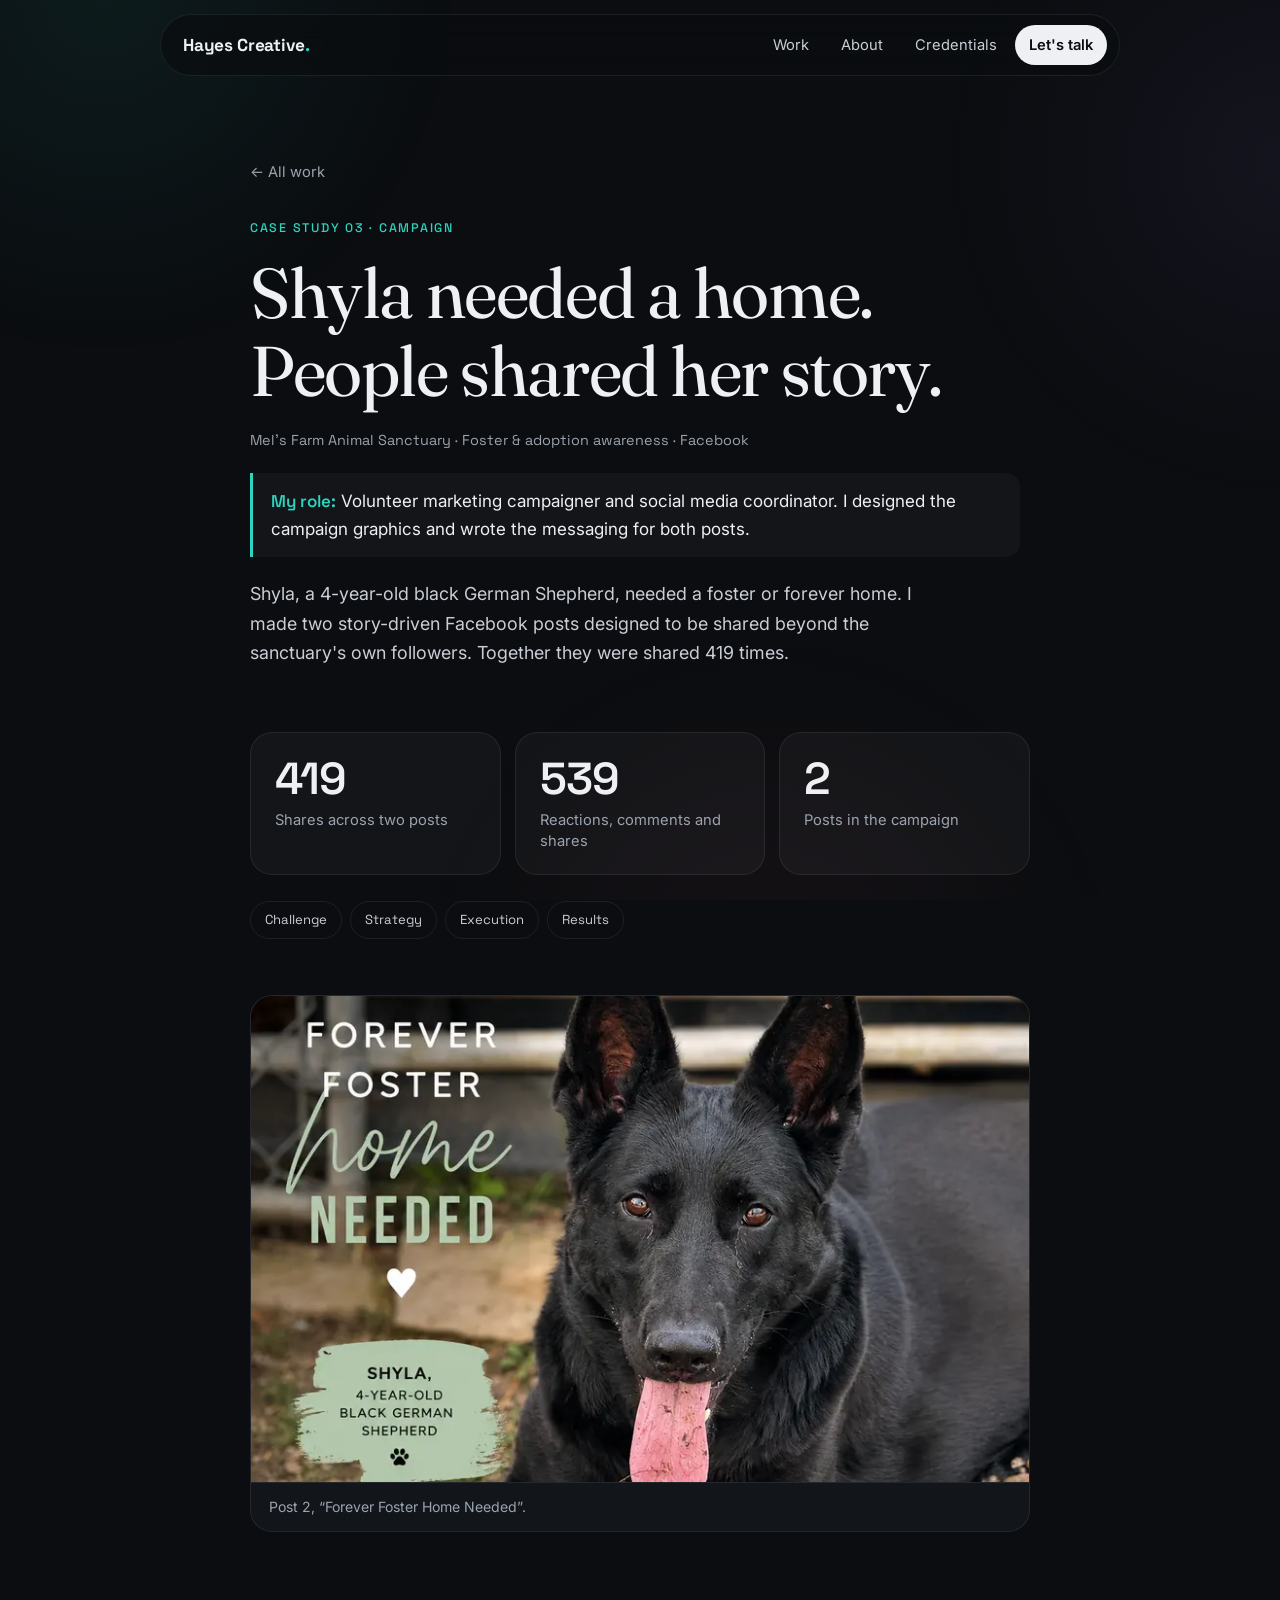
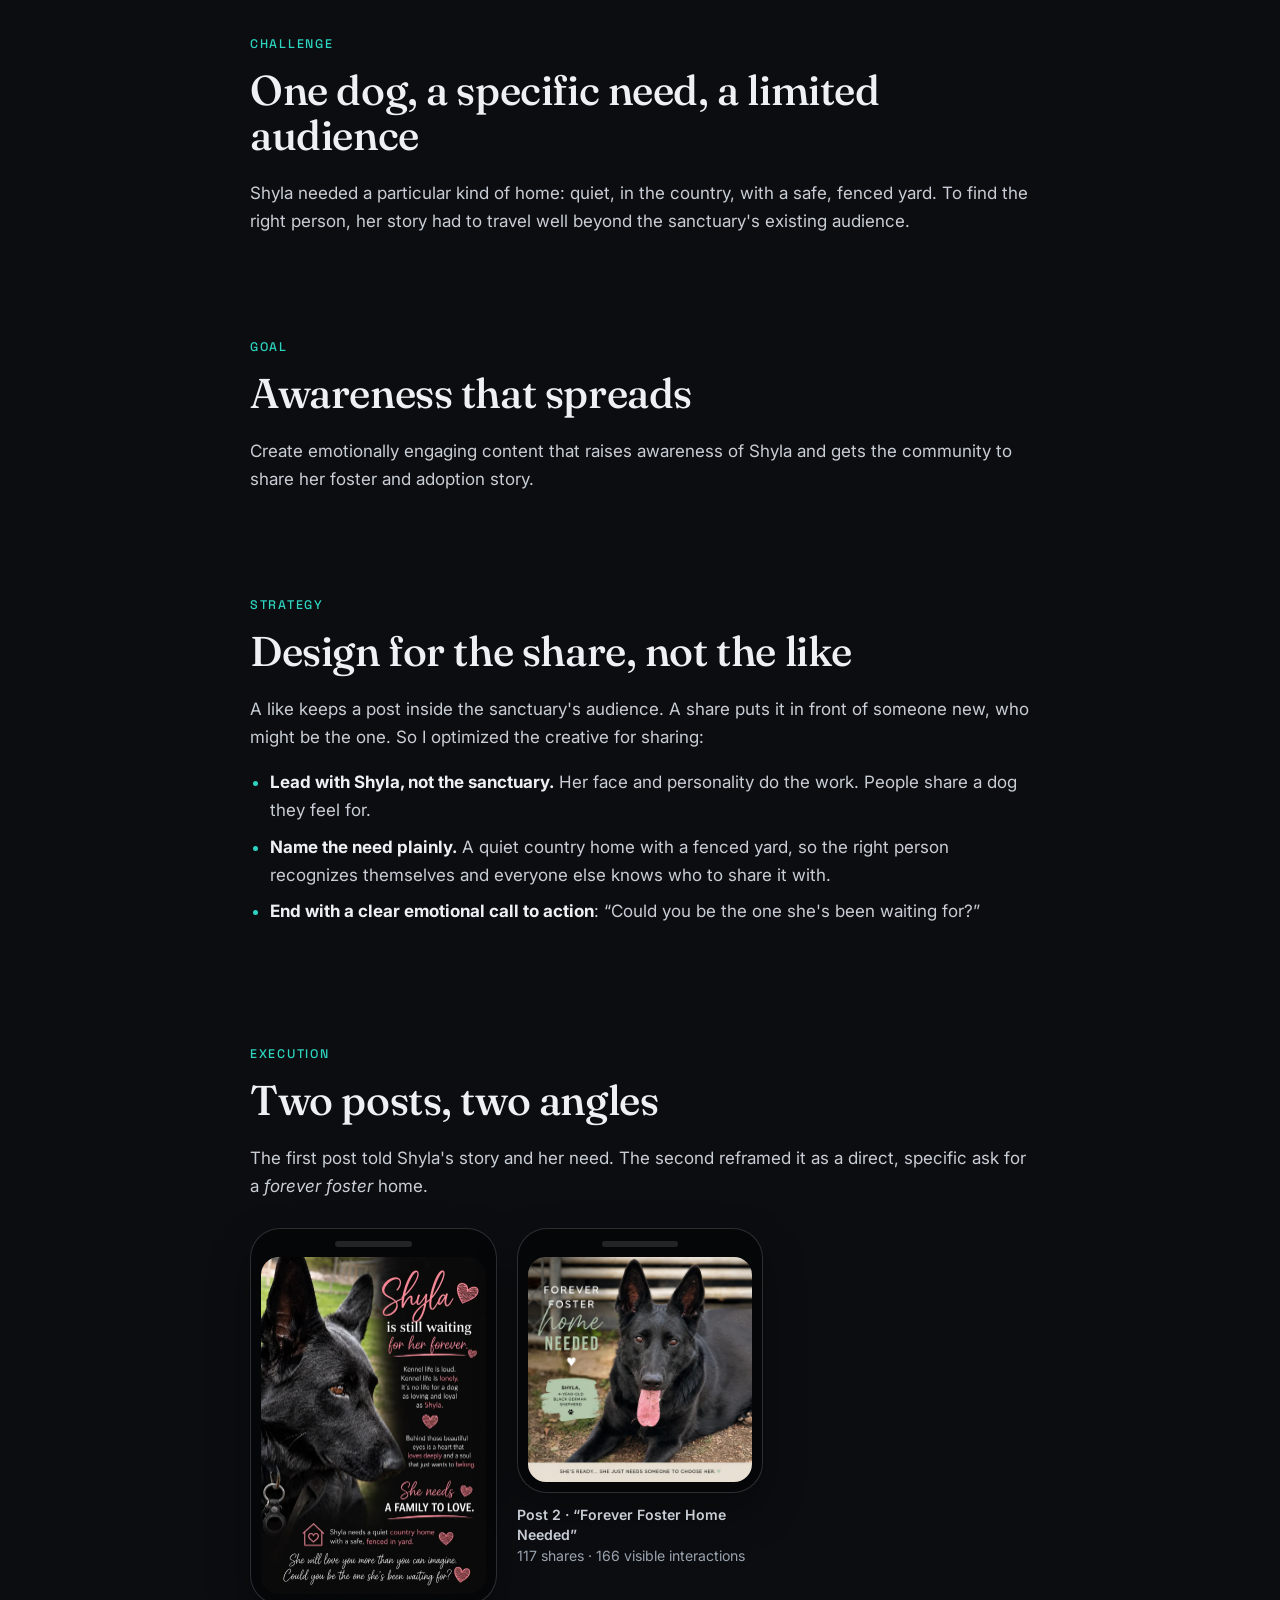
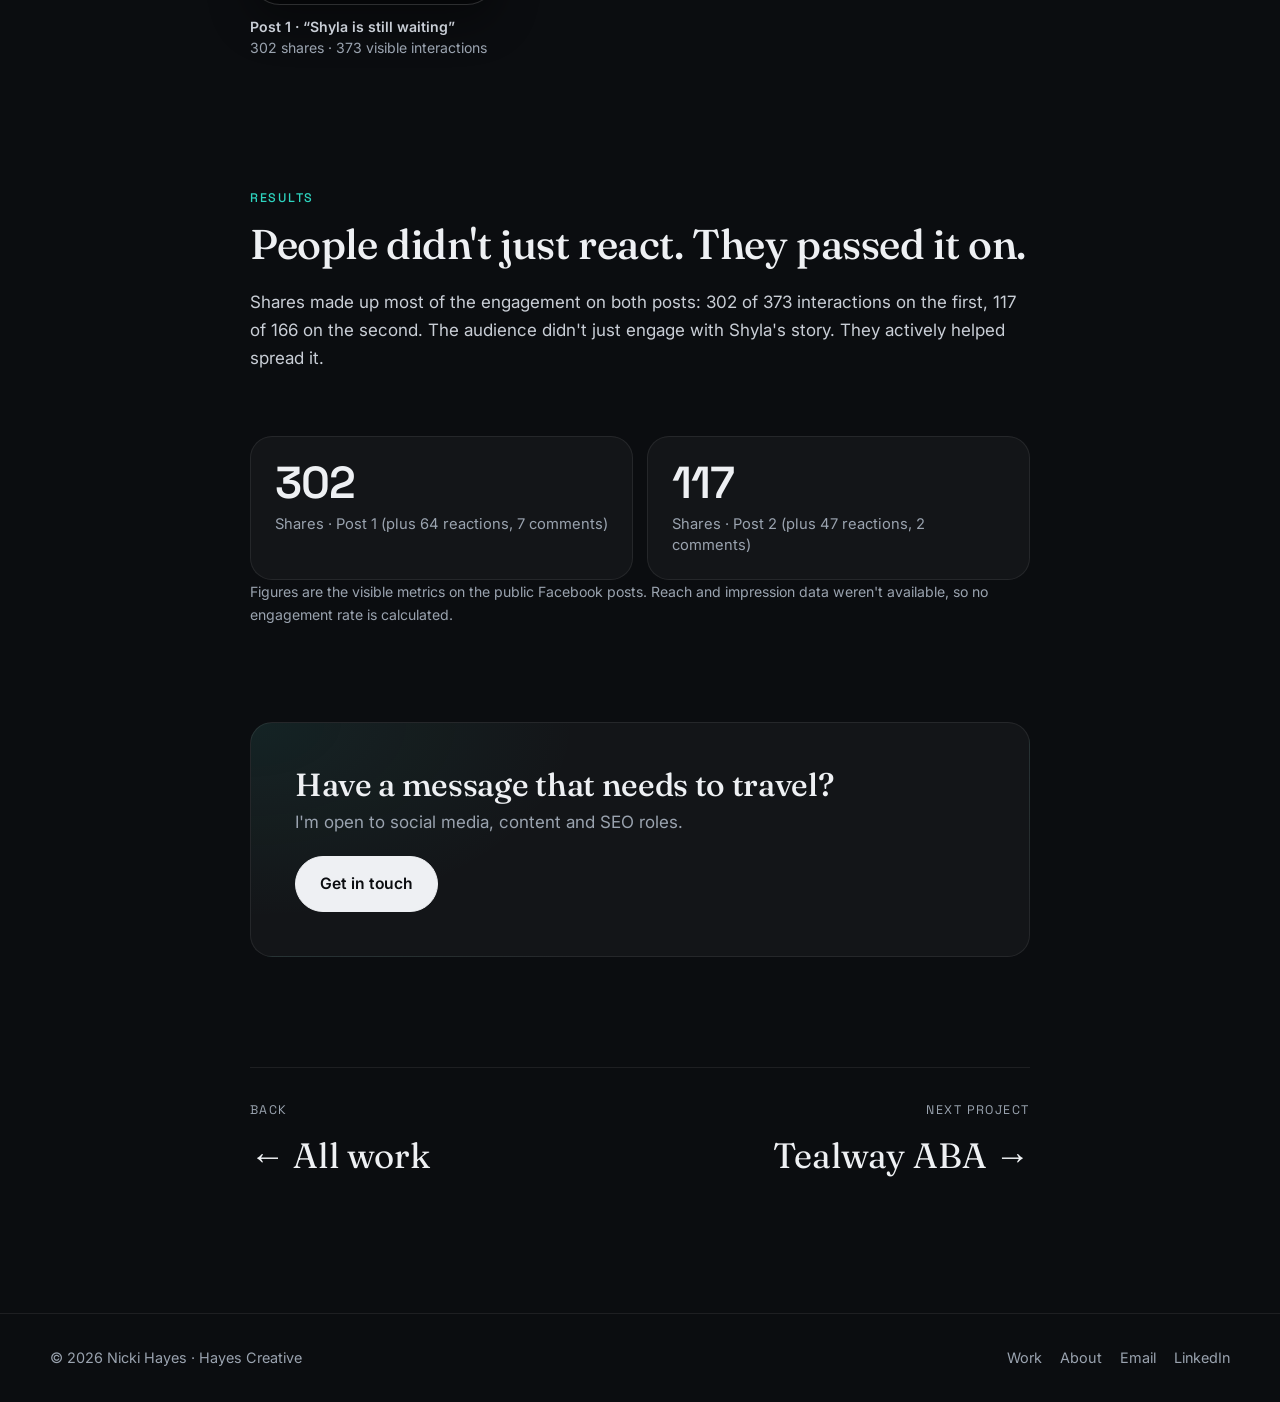
==== work/animal-shelter.html @ 2bae9074 "Hayes Creative v1: portfolio site for Nicki Hayes Static site (HTML/CSS/vanilla JS, no build step): " ====
<!DOCTYPE html>
<html lang="en">
<head>
  <meta charset="utf-8">
  <meta name="viewport" content="width=device-width, initial-scale=1">
  <title>Mel's Farm Animal Sanctuary case study — Nicki Hayes</title>
  <meta name="description" content="A two-post Facebook adoption campaign by Nicki Hayes for Shyla, a German Shepherd at Mel's Farm Animal Sanctuary: 419 shares and 539 visible interactions.">
  <meta name="author" content="Nicki Hayes">

  <link rel="canonical" href="https://laird777.github.io/hayes-creative/work/animal-shelter.html">
  <meta property="og:url" content="https://laird777.github.io/hayes-creative/work/animal-shelter.html">
  <meta property="og:type" content="article">
  <meta property="og:site_name" content="Hayes Creative">
  <meta property="og:title" content="Mel's Farm Animal Sanctuary case study — Nicki Hayes">
  <meta property="og:description" content="Story-driven adoption creative built to be shared: 419 shares across two Facebook posts.">
  <meta property="og:image" content="https://laird777.github.io/hayes-creative/assets/img/card-shelter.webp">
  <meta property="og:image:width" content="800">
  <meta property="og:image:height" content="500">
  <meta property="og:image:alt" content="Forever Foster Home Needed post featuring Shyla, a black German Shepherd">
  <meta name="twitter:card" content="summary_large_image">

  <link rel="icon" href="../assets/favicon.svg" type="image/svg+xml">
  <link rel="preconnect" href="https://fonts.googleapis.com">
  <link rel="preconnect" href="https://fonts.gstatic.com" crossorigin>
  <link rel="stylesheet" href="https://fonts.googleapis.com/css2?family=Fraunces:ital,opsz,wght@0,144,400..500;1,144,500&amp;family=Inter:wght@400..600&amp;family=Space+Grotesk:wght@500..700&amp;display=swap">
  <link rel="stylesheet" href="../assets/site.css">
</head>
<body>
  <a class="skip-link" href="#main">Skip to content</a>

  <nav class="nav" aria-label="Main">
    <a class="logo" href="../index.html" aria-label="Hayes Creative — home">Hayes Creative<span>.</span></a>
    <button class="nav__toggle" type="button" aria-expanded="false" aria-controls="nav-links" aria-label="Menu">
      <svg viewBox="0 0 20 20" aria-hidden="true"><path d="M2 5h16M2 10h16M2 15h16" stroke="currentColor" stroke-width="1.8" stroke-linecap="round"/></svg>
    </button>
    <ul class="nav__links" id="nav-links">
      <li><a href="../index.html#work">Work</a></li>
      <li><a href="../index.html#about">About</a></li>
      <li><a href="../index.html#credentials">Credentials</a></li>
      <li><a class="is-cta" href="../index.html#contact">Let's talk</a></li>
    </ul>
  </nav>

  <main id="main" class="wrap--narrow">
    <header class="case-hero">
      <a class="back-link" href="../index.html#work">← All work</a>
      <span class="kicker">Case study 03 · Campaign</span>
      <h1>Shyla needed a home. People shared her story.</h1>
      <p class="case-meta">Mel's Farm Animal Sanctuary · Foster &amp; adoption awareness · Facebook</p>
      <p class="case-role"><strong>My role:</strong> Volunteer marketing campaigner and social media coordinator. I designed the campaign graphics and wrote the messaging for both posts.</p>
      <p class="case-summary">Shyla, a 4-year-old black German Shepherd, needed a foster or forever home. I made two story-driven Facebook posts designed to be shared beyond the sanctuary's own followers. Together they were shared 419 times.</p>

      <div class="stats">
        <div class="stat">
          <span class="stat__num">419</span>
          <span class="stat__label">Shares across two posts</span>
        </div>
        <div class="stat">
          <span class="stat__num">539</span>
          <span class="stat__label">Reactions, comments and shares</span>
        </div>
        <div class="stat">
          <span class="stat__num">2</span>
          <span class="stat__label">Posts in the campaign</span>
        </div>
      </div>

      <ul class="jump" aria-label="On this page">
        <li><a href="#challenge">Challenge</a></li>
        <li><a href="#strategy">Strategy</a></li>
        <li><a href="#execution">Execution</a></li>
        <li><a href="#results">Results</a></li>
      </ul>

      <figure class="case-hero__visual">
        <img src="../assets/img/card-shelter.webp" width="800" height="500" alt="Forever Foster Home Needed post: Shyla, 4-year-old black German Shepherd">
        <figcaption>Post 2, “Forever Foster Home Needed”.</figcaption>
      </figure>
    </header>

    <section class="case-section reveal" id="challenge">
      <span class="kicker">Challenge</span>
      <h2>One dog, a specific need, a limited audience</h2>
      <div class="prose">
        <p>Shyla needed a particular kind of home: quiet, in the country, with a safe, fenced yard. To find the right person, her story had to travel well beyond the sanctuary's existing audience.</p>
      </div>
    </section>

    <section class="case-section reveal" id="goal">
      <span class="kicker">Goal</span>
      <h2>Awareness that spreads</h2>
      <div class="prose">
        <p>Create emotionally engaging content that raises awareness of Shyla and gets the community to share her foster and adoption story.</p>
      </div>
    </section>

    <section class="case-section reveal" id="strategy">
      <span class="kicker">Strategy</span>
      <h2>Design for the share, not the like</h2>
      <div class="prose">
        <p>A like keeps a post inside the sanctuary's audience. A share puts it in front of someone new, who might be the one. So I optimized the creative for sharing:</p>
        <ul>
          <li><strong>Lead with Shyla, not the sanctuary.</strong> Her face and personality do the work. People share a dog they feel for.</li>
          <li><strong>Name the need plainly.</strong> A quiet country home with a fenced yard, so the right person recognizes themselves and everyone else knows who to share it with.</li>
          <li><strong>End with a clear emotional call to action</strong>: “Could you be the one she's been waiting for?”</li>
        </ul>
      </div>
    </section>

    <section class="case-section reveal" id="execution">
      <span class="kicker">Execution</span>
      <h2>Two posts, two angles</h2>
      <div class="prose">
        <p>The first post told Shyla's story and her need. The second reframed it as a direct, specific ask for a <em>forever foster</em> home.</p>
      </div>
      <ul class="phones">
        <li><figure>
          <button class="phone" type="button" data-lightbox="shyla" data-caption="Post 1 · “Shyla is still waiting” · 64 reactions, 7 comments, 302 shares">
            <img src="../assets/img/shelter-shyla-still-waiting.webp" width="900" height="1350" loading="lazy" alt="Facebook post graphic: Shyla is still waiting for her forever. She needs a quiet country home with a safe, fenced in yard.">
          </button>
          <figcaption><strong>Post 1 · “Shyla is still waiting”</strong>302 shares · 373 visible interactions</figcaption>
        </figure></li>
        <li><figure>
          <button class="phone" type="button" data-lightbox="shyla" data-caption="Post 2 · “Forever Foster Home Needed” · 47 reactions, 2 comments, 117 shares">
            <img src="../assets/img/shelter-shyla-forever-foster.webp" width="1000" height="1000" loading="lazy" alt="Facebook post graphic: Forever foster home needed. She's ready, she just needs someone to choose her.">
          </button>
          <figcaption><strong>Post 2 · “Forever Foster Home Needed”</strong>117 shares · 166 visible interactions</figcaption>
        </figure></li>
      </ul>
    </section>

    <section class="case-section reveal" id="results">
      <span class="kicker">Results</span>
      <h2>People didn't just react. They passed it on.</h2>
      <div class="prose">
        <p>Shares made up most of the engagement on both posts: 302 of 373 interactions on the first, 117 of 166 on the second. The audience didn't just engage with Shyla's story. They actively helped spread it.</p>
      </div>
      <div class="stats">
        <div class="stat">
          <span class="stat__num">302</span>
          <span class="stat__label">Shares · Post 1 (plus 64 reactions, 7 comments)</span>
        </div>
        <div class="stat">
          <span class="stat__num">117</span>
          <span class="stat__label">Shares · Post 2 (plus 47 reactions, 2 comments)</span>
        </div>
      </div>
      <p class="ba-note">Figures are the visible metrics on the public Facebook posts. Reach and impression data weren't available, so no engagement rate is calculated.</p>
    </section>

    <div class="cta-band reveal">
      <div>
        <h2>Have a message that needs to travel?</h2>
        <p>I'm open to social media, content and SEO roles.</p>
      </div>
      <a class="btn btn--primary" href="mailto:nickihayes20@gmail.com">Get in touch</a>
    </div>

    <nav class="case-next" aria-label="More work">
      <a href="../index.html#work"><span class="case-next__label">Back</span><span class="case-next__title">← All work</span></a>
      <a class="case-next__fwd" href="teal-way.html"><span class="case-next__label">Next project</span><span class="case-next__title">Tealway ABA →</span></a>
    </nav>
  </main>

  <footer class="footer">
    <div class="wrap">
      <span>© <span data-year>2026</span> Nicki Hayes · Hayes Creative</span>
      <nav aria-label="Footer">
        <a href="../index.html#work">Work</a>
        <a href="../index.html#about">About</a>
        <a href="mailto:nickihayes20@gmail.com">Email</a>
        <a href="https://www.linkedin.com/in/nicki-hayes-55327672" target="_blank" rel="noopener">LinkedIn</a>
      </nav>
    </div>
  </footer>

  <script src="../assets/site.js"></script>
</body>
</html>
---- assets/site.css ----
/* ==========================================================================
   Hayes Creative — site styles
   Structure: tokens → base → layout → components (one block each) → utilities
   ========================================================================== */

/* ---------- Tokens ---------- */
:root {
  --bg: #0b0d10;
  --bg-raised: #12151a;
  --card: rgba(255, 255, 255, .035);
  --card-hover: rgba(255, 255, 255, .055);
  --line: rgba(255, 255, 255, .08);
  --line-strong: rgba(255, 255, 255, .16);

  --text: #eef0f3;
  --text-soft: #c9ced6;
  --muted: #9aa3af;          /* 7.6:1 on --bg */

  --teal: #2dd4bf;
  --violet: #a78bfa;
  --coral: #fb7185;
  --accent: linear-gradient(100deg, var(--teal), var(--violet) 55%, var(--coral));

  --font-display: "Fraunces", Georgia, "Times New Roman", serif;
  --font-body: "Inter", system-ui, -apple-system, "Segoe UI", Roboto, sans-serif;
  --font-mono: "Space Grotesk", "Inter", system-ui, sans-serif;

  --radius: 22px;
  --radius-sm: 14px;
  --wrap: 1180px;
  --gutter: clamp(20px, 4vw, 40px);
  --section: clamp(72px, 10vw, 128px);

  --ease: cubic-bezier(.2, .7, .2, 1);
}

/* ---------- Base ---------- */
*, *::before, *::after { box-sizing: border-box; }

html { scroll-behavior: smooth; -webkit-text-size-adjust: 100%; }

body {
  margin: 0;
  background: var(--bg);
  color: var(--text);
  font-family: var(--font-body);
  font-size: 17px;
  line-height: 1.65;
  -webkit-font-smoothing: antialiased;
  overflow-x: hidden;
}

/* Faint fixed glows behind content */
body::before {
  content: "";
  position: fixed;
  inset: 0;
  z-index: -1;
  pointer-events: none;
  background:
    radial-gradient(40vw 40vw at 8% 0%, rgba(45, 212, 191, .07), transparent 70%),
    radial-gradient(38vw 38vw at 100% 18%, rgba(167, 139, 250, .06), transparent 70%),
    radial-gradient(40vw 40vw at 60% 110%, rgba(251, 113, 133, .05), transparent 70%);
}

img { max-width: 100%; height: auto; display: block; }

a { color: inherit; }

h1, h2, h3 { margin: 0; font-weight: 500; line-height: 1.1; letter-spacing: -.01em; }
h1, h2 { font-family: var(--font-display); }
h3 { font-family: var(--font-body); font-weight: 600; font-size: 1.15rem; letter-spacing: 0; line-height: 1.3; }
p { margin: 0 0 1em; }
p:last-child { margin-bottom: 0; }

:focus-visible {
  outline: 2px solid var(--teal);
  outline-offset: 3px;
  border-radius: 6px;
}

.skip-link {
  position: absolute;
  left: 16px;
  top: -60px;
  z-index: 100;
  padding: 10px 16px;
  border-radius: 10px;
  background: var(--teal);
  color: #04110f;
  font-weight: 600;
  text-decoration: none;
}
.skip-link:focus { top: 16px; }

/* ---------- Layout ---------- */
.wrap { width: min(100% - 2 * var(--gutter), var(--wrap)); margin-inline: auto; }
.wrap--narrow { width: min(100% - 2 * var(--gutter), 780px); margin-inline: auto; }

.section { padding-block: var(--section) 0; scroll-margin-top: 90px; }
.section:last-of-type { padding-bottom: var(--section); }

.section-head { margin-bottom: clamp(32px, 5vw, 56px); max-width: 720px; }
.section-head h2 { font-size: clamp(2rem, 4.4vw, 3.2rem); margin-top: 14px; }
.section-head p { margin-top: 16px; color: var(--muted); font-size: 1.05rem; }

.kicker {
  font-family: var(--font-mono);
  font-size: .78rem;
  font-weight: 500;
  letter-spacing: .14em;
  text-transform: uppercase;
  color: var(--teal);
}

.grad {
  background: var(--accent);
  -webkit-background-clip: text;
  background-clip: text;
  color: transparent;
}
.grad-italic { font-style: italic; font-weight: 500; }

@media (forced-colors: active) {
  .grad { background: none; color: CanvasText; }
}

/* ---------- Nav ---------- */
.nav {
  position: fixed;
  top: 14px;
  left: 50%;
  transform: translateX(-50%);
  z-index: 50;
  width: min(100% - 24px, 960px);
  display: flex;
  align-items: center;
  justify-content: space-between;
  gap: 16px;
  padding: 10px 12px 10px 22px;
  border: 1px solid var(--line);
  border-radius: 999px;
  background: rgba(11, 13, 16, .72);
  -webkit-backdrop-filter: blur(14px);
  backdrop-filter: blur(14px);
}

.logo {
  font-family: var(--font-mono);
  font-weight: 700;
  font-size: 1.08rem;
  letter-spacing: -.01em;
  text-decoration: none;
  white-space: nowrap;
}
.logo span { color: var(--teal); }

.nav__links { display: flex; gap: 4px; list-style: none; margin: 0; padding: 0; }
.nav__links a {
  display: block;
  padding: 8px 14px;
  border-radius: 999px;
  color: var(--text-soft);
  font-size: .92rem;
  text-decoration: none;
  transition: background .2s, color .2s;
}
.nav__links a:hover { background: var(--card-hover); color: var(--text); }
.nav__links a.is-cta { background: var(--text); color: var(--bg); font-weight: 600; }
.nav__links a.is-cta:hover { background: var(--teal); }

.nav__toggle {
  display: none;
  width: 42px;
  height: 42px;
  border: 1px solid var(--line);
  border-radius: 50%;
  background: transparent;
  color: var(--text);
  cursor: pointer;
}
.nav__toggle svg { width: 18px; height: 18px; margin: auto; }

@media (max-width: 720px) {
  .nav { padding: 8px 8px 8px 18px; border-radius: 26px; flex-wrap: wrap; }
  .nav__toggle { display: grid; place-items: center; }
  .nav__links {
    display: none;
    flex-basis: 100%;
    flex-direction: column;
    padding: 6px 4px 8px;
  }
  .nav.is-open .nav__links { display: flex; }
  .nav__links a { padding: 12px 14px; font-size: 1rem; }
}

/* ---------- Buttons ---------- */
.btn-row { display: flex; flex-wrap: wrap; gap: 12px; }

.btn {
  display: inline-flex;
  align-items: center;
  gap: 8px;
  padding: 14px 24px;
  border-radius: 999px;
  border: 1px solid var(--line-strong);
  font-weight: 600;
  font-size: .98rem;
  text-decoration: none;
  transition: transform .2s var(--ease), background .2s, border-color .2s, color .2s;
}
.btn:hover { transform: translateY(-2px); border-color: var(--text-soft); }
.btn--primary { background: var(--text); color: var(--bg); border-color: var(--text); }
.btn--primary:hover { background: var(--teal); border-color: var(--teal); }

.text-link {
  color: var(--teal);
  font-weight: 600;
  text-decoration: none;
  border-bottom: 1px solid rgba(45, 212, 191, .35);
  transition: border-color .2s;
}
.text-link:hover { border-color: var(--teal); }

/* ---------- Hero ---------- */
.hero { padding-top: clamp(120px, 16vw, 180px); text-align: center; }
.hero h1, .hero__lede { margin-inline: auto; }
.hero .btn-row { justify-content: center; }
.hero .stats { text-align: left; }

.pill {
  display: inline-flex;
  align-items: center;
  gap: 10px;
  padding: 7px 16px 7px 12px;
  border: 1px solid var(--line);
  border-radius: 999px;
  background: var(--card);
  font-family: var(--font-mono);
  font-size: .82rem;
  color: var(--text-soft);
}
.pill::before {
  content: "";
  width: 8px;
  height: 8px;
  border-radius: 50%;
  background: var(--teal);
  box-shadow: 0 0 0 4px rgba(45, 212, 191, .15);
}

.hero h1 {
  margin-top: 26px;
  max-width: 15ch;
  font-size: clamp(2.6rem, 7.2vw, 5.4rem);
  font-weight: 400;
  line-height: 1.02;
  letter-spacing: -.025em;
}

.hero__lede {
  margin-top: 26px;
  max-width: 60ch;
  font-size: clamp(1.05rem, 1.6vw, 1.2rem);
  color: var(--text-soft);
}
.hero__lede strong { color: var(--text); font-weight: 600; }

.hero .btn-row { margin-top: 32px; }

/* ---------- Stat tiles ---------- */
.stats {
  display: grid;
  grid-template-columns: repeat(auto-fit, minmax(200px, 1fr));
  gap: 14px;
  margin-top: clamp(40px, 6vw, 64px);
}

.stat {
  padding: 22px 24px;
  border: 1px solid var(--line);
  border-radius: var(--radius);
  background: var(--card);
}
.stat__num {
  display: block;
  font-family: var(--font-mono);
  font-weight: 600;
  font-size: clamp(2.1rem, 4vw, 2.8rem);
  line-height: 1.05;
  letter-spacing: -.02em;
}
.stat__label { display: block; margin-top: 8px; color: var(--muted); font-size: .92rem; line-height: 1.45; }
.stat__num .arrow, .stat__num .unit { color: var(--teal); }
.stat__src { display: block; margin-top: 10px; font-family: var(--font-mono); font-size: .78rem; letter-spacing: .04em; color: var(--muted); }

@media (max-width: 560px) {
  .stats { grid-template-columns: 1fr; }
}

/* Hero stats: compact 3-across on phones so the metric sits above the fold */
@media (max-width: 560px) {
  .hero { padding-top: 104px; }
  .hero .pill { font-size: .72rem; padding: 6px 12px 6px 10px; gap: 8px; }
  .hero h1 { margin-top: 20px; font-size: clamp(2.1rem, 9.4vw, 2.5rem); }
  .hero__lede { margin-top: 18px; font-size: 1rem; }
  .hero .btn-row { margin-top: 22px; }
  .hero .btn { padding: 12px 20px; }
  .stats--hero { grid-template-columns: repeat(3, 1fr); gap: 8px; margin-top: 28px; }
  .stats--hero .stat { padding: 14px 12px; border-radius: var(--radius-sm); }
  .stats--hero .stat__num { font-size: 1.45rem; }
  .stats--hero .stat__label { font-size: .76rem; margin-top: 4px; }
}

/* ---------- Marquee ---------- */
.marquee {
  margin-top: clamp(56px, 8vw, 88px);
  border-block: 1px solid var(--line);
  overflow: hidden;
  -webkit-mask-image: linear-gradient(90deg, transparent, #000 10%, #000 90%, transparent);
  mask-image: linear-gradient(90deg, transparent, #000 10%, #000 90%, transparent);
}
.marquee__track {
  display: flex;
  width: max-content;
  gap: 48px;
  padding: 20px 24px;
  animation: marquee 48s linear infinite;
}
.marquee__track span {
  font-family: var(--font-mono);
  font-size: .95rem;
  letter-spacing: .06em;
  text-transform: uppercase;
  color: var(--muted);
  white-space: nowrap;
}
.marquee__track span::after { content: "✦"; margin-left: 48px; color: var(--teal); opacity: .7; }

@keyframes marquee { to { transform: translateX(-50%); } }

/* ---------- Work cards ---------- */
.work-grid { display: grid; gap: 20px; }

.work-card {
  display: grid;
  grid-template-columns: 1.05fr 1fr;
  border: 1px solid var(--line);
  border-radius: var(--radius);
  background: var(--card);
  overflow: hidden;
  text-decoration: none;
  transition: transform .3s var(--ease), border-color .3s, background .3s;
}
.work-card:hover { transform: translateY(-4px); border-color: var(--line-strong); background: var(--card-hover); }

.work-card__body { display: flex; flex-direction: column; padding: clamp(24px, 3.4vw, 40px); }
.work-card__top { display: flex; align-items: center; gap: 12px; flex-wrap: wrap; }
.work-card__num { font-family: var(--font-mono); color: var(--muted); font-size: .9rem; }
.tag {
  display: inline-block;
  padding: 4px 12px;
  border: 1px solid var(--line-strong);
  border-radius: 999px;
  font-family: var(--font-mono);
  font-size: .78rem;
  letter-spacing: .04em;
  color: var(--text-soft);
}
.work-card h3 {
  margin-top: 18px;
  font-family: var(--font-display);
  font-weight: 500;
  font-size: clamp(1.7rem, 3vw, 2.3rem);
  line-height: 1.1;
}
.work-card p { margin-top: 12px; color: var(--muted); }

.work-card__stats { display: grid; grid-template-columns: 1fr 1fr; gap: 20px; margin-top: auto; padding-top: 24px; }
.work-card__stats strong { display: block; font-family: var(--font-mono); font-size: 1.5rem; font-weight: 600; }
.work-card__stats span { color: var(--muted); font-size: .85rem; }

.work-card__cta { margin-top: 24px; font-weight: 600; color: var(--teal); }
.work-card__cta::after { content: " →"; transition: margin .2s; }
.work-card:hover .work-card__cta::after { margin-left: 4px; }

.work-card__media { position: relative; min-height: 280px; background: var(--bg-raised); border-left: 1px solid var(--line); }
.work-card__media img { position: absolute; inset: 0; width: 100%; height: 100%; object-fit: cover; object-position: left top; }

@media (max-width: 860px) {
  .work-card { grid-template-columns: 1fr; }
  .work-card__media { order: -1; min-height: 0; aspect-ratio: 16 / 10; border-left: 0; border-bottom: 1px solid var(--line); }
}

/* ---------- Pills (toolkit) ---------- */
.pills { display: flex; flex-wrap: wrap; gap: 10px; list-style: none; margin: 0; padding: 0; }
.pills li {
  padding: 10px 18px;
  border: 1px solid var(--line);
  border-radius: 999px;
  background: var(--card);
  font-size: .95rem;
  color: var(--text-soft);
}
.pills li.is-tool { border-style: dashed; font-family: var(--font-mono); font-size: .88rem; }

/* ---------- About ---------- */
.about { display: grid; grid-template-columns: 280px 1fr; gap: clamp(28px, 5vw, 64px); align-items: start; }
.about__photo {
  aspect-ratio: 4 / 5;
  border-radius: var(--radius);
  border: 1px solid var(--line);
  overflow: hidden;
  background: var(--bg-raised);
}
.about__photo img { width: 100%; height: 100%; object-fit: cover; object-position: center 30%; }
.about__initials {
  display: grid;
  place-items: center;
  height: 100%;
  font-family: var(--font-display);
  font-style: italic;
  font-size: 5rem;
  background:
    radial-gradient(circle at 30% 20%, rgba(45, 212, 191, .18), transparent 60%),
    radial-gradient(circle at 80% 90%, rgba(251, 113, 133, .16), transparent 60%),
    var(--bg-raised);
}
.about__title { margin: 14px 0 24px; font-size: clamp(2rem, 4.4vw, 3.2rem); }
.about__text { font-size: 1.1rem; color: var(--text-soft); }
.about__text p { margin-bottom: 1.1em; }

@media (max-width: 760px) {
  .about { grid-template-columns: 1fr; }
  .about__photo { max-width: 220px; }
}

/* ---------- Credentials ---------- */
.cred-grid { display: grid; grid-template-columns: repeat(2, 1fr); gap: 16px; }
.cred--wide { grid-row: span 2; }
@media (max-width: 720px) { .cred-grid { grid-template-columns: 1fr; } .cred--wide { grid-row: auto; } }
.cred {
  padding: 26px;
  border: 1px solid var(--line);
  border-radius: var(--radius);
  background: var(--card);
}
.cred__icon {
  display: grid;
  place-items: center;
  width: 46px;
  height: 46px;
  margin-bottom: 18px;
  border-radius: 14px;
  background: var(--accent);
  color: var(--bg);
  font-family: var(--font-mono);
  font-weight: 700;
  font-size: .9rem;
}
.cred__issuer { font-family: var(--font-mono); font-size: .8rem; letter-spacing: .1em; text-transform: uppercase; color: var(--teal); }
.cred h3 { margin-top: 12px; }
.cred p { margin-top: 8px; color: var(--muted); font-size: .93rem; }
.cred__list { margin: 10px 0 0; padding-left: 1.1em; color: var(--text-soft); font-size: .93rem; line-height: 1.55; }
.cred__list li { margin-bottom: 4px; }
.cred__list li::marker { color: var(--teal); }
.cred .cred__id { margin-top: 14px; font-family: var(--font-mono); font-size: .8rem; letter-spacing: .03em; }

/* ---------- Contact ---------- */
.contact {
  padding: clamp(36px, 6vw, 72px);
  border: 1px solid var(--line);
  border-radius: calc(var(--radius) + 6px);
  background:
    radial-gradient(60% 120% at 0% 0%, rgba(45, 212, 191, .08), transparent 60%),
    radial-gradient(60% 120% at 100% 100%, rgba(167, 139, 250, .08), transparent 60%),
    var(--card);
  text-align: center;
}
.contact h2 { font-size: clamp(2.2rem, 5.4vw, 4rem); margin-top: 14px; }
.contact p { margin: 18px auto 0; max-width: 52ch; color: var(--muted); }
.contact__email {
  display: inline-block;
  margin-top: 28px;
  font-family: var(--font-mono);
  font-size: clamp(1.1rem, 3vw, 1.6rem);
  font-weight: 500;
  text-decoration: none;
  border-bottom: 2px solid var(--teal);
  padding-bottom: 4px;
  word-break: break-all;
}
.contact__email:hover { color: var(--teal); }
.contact .btn-row { justify-content: center; margin-top: 28px; }

/* ---------- Footer ---------- */
.footer { margin-top: var(--section); border-top: 1px solid var(--line); padding-block: 32px; }
.footer .wrap { display: flex; flex-wrap: wrap; gap: 16px; justify-content: space-between; align-items: center; color: var(--muted); font-size: .9rem; }
.footer nav { display: flex; gap: 18px; flex-wrap: wrap; }
.footer a { text-decoration: none; }
.footer a:hover { color: var(--text); }

/* ==========================================================================
   Case-study pages
   ========================================================================== */
.case-hero { padding-top: clamp(116px, 14vw, 160px); }

.back-link { display: table; color: var(--muted); text-decoration: none; font-size: .92rem; margin-bottom: 28px; }
.back-link:hover { color: var(--text); }

.case-hero h1 { margin-top: 14px; font-size: clamp(2.4rem, 6vw, 4.4rem); font-weight: 400; letter-spacing: -.02em; max-width: 18ch; }

.case-meta { margin-top: 20px; color: var(--muted); font-family: var(--font-mono); font-size: .9rem; }
.case-role {
  margin-top: 20px;
  padding: 14px 18px;
  border-left: 3px solid var(--teal);
  background: var(--card);
  border-radius: 0 var(--radius-sm) var(--radius-sm) 0;
  max-width: 70ch;
}
.case-role strong { color: var(--teal); font-family: var(--font-mono); font-weight: 600; }
.case-summary { margin-top: 22px; max-width: 64ch; font-size: 1.12rem; color: var(--text-soft); }

.case-hero__visual {
  margin: clamp(36px, 5vw, 56px) 0 0;
  border: 1px solid var(--line);
  border-radius: var(--radius);
  overflow: hidden;
  background: var(--bg-raised);
}
.case-hero__visual img { width: 100%; max-height: 640px; object-fit: cover; object-position: top center; }
.case-hero__visual figcaption { padding: 12px 18px; color: var(--muted); font-size: .88rem; border-top: 1px solid var(--line); }

.case-section { padding-top: clamp(56px, 8vw, 96px); scroll-margin-top: 90px; }
.case-section h2 { font-size: clamp(1.8rem, 3.6vw, 2.6rem); margin: 12px 0 20px; }
.case-section .prose { color: var(--text-soft); }
.case-section .prose ul { padding-left: 1.2em; margin: 0 0 1em; }
.case-section .prose li { margin-bottom: .5em; }
.case-section .prose li::marker { color: var(--teal); }
.case-section .prose strong { color: var(--text); }

/* Callout (quoted excerpt from a strategy doc) */
.excerpt {
  margin: 28px 0;
  padding: 22px 26px;
  border: 1px solid var(--line);
  border-radius: var(--radius-sm);
  background: var(--card);
}
.excerpt__label { font-family: var(--font-mono); font-size: .78rem; letter-spacing: .12em; text-transform: uppercase; color: var(--teal); }
.excerpt blockquote { margin: 10px 0 0; font-family: var(--font-display); font-size: 1.4rem; line-height: 1.45; color: var(--text); }

/* Pillars / feature list */
.pillars { display: grid; grid-template-columns: repeat(auto-fit, minmax(220px, 1fr)); gap: 14px; margin: 24px 0; }
.pillar { padding: 20px 22px; border: 1px solid var(--line); border-radius: var(--radius-sm); background: var(--card); }
.pillar h3 { font-size: 1.02rem; }
.pillar p { margin-top: 6px; color: var(--muted); font-size: .93rem; }

/* Before / after */
.compare { display: grid; grid-template-columns: 1fr 1fr; gap: 16px; margin: 24px 0; }
.compare figure { margin: 0; border: 1px solid var(--line); border-radius: var(--radius); overflow: hidden; background: var(--card); }
.compare figcaption { padding: 14px 18px; font-size: .9rem; color: var(--muted); }
.compare figcaption strong { display: block; font-family: var(--font-mono); letter-spacing: .1em; text-transform: uppercase; font-size: .78rem; margin-bottom: 2px; }
.compare figure:first-child figcaption strong { color: var(--muted); }
.compare figure:last-child figcaption strong { color: var(--teal); }
.compare button { display: block; width: 100%; padding: 0; border: 0; background: none; cursor: zoom-in; }
.compare img { width: 100%; }

@media (max-width: 640px) { .compare { grid-template-columns: 1fr; } }

/* Jump links under the case-study summary */
.jump { display: flex; flex-wrap: wrap; gap: 8px; margin-top: 26px; list-style: none; padding: 0; }
.jump a {
  display: inline-block;
  padding: 7px 14px;
  border: 1px solid var(--line);
  border-radius: 999px;
  font-family: var(--font-mono);
  font-size: .82rem;
  color: var(--text-soft);
  text-decoration: none;
  transition: border-color .2s, color .2s;
}
.jump a:hover { border-color: var(--teal); color: var(--teal); }

/* Phone frame for social posts */
.phones { display: grid; grid-template-columns: repeat(auto-fill, minmax(210px, 1fr)); gap: 28px 20px; margin: 28px 0; list-style: none; padding: 0; }
.phones figure { margin: 0; }
.phone {
  display: block;
  width: 100%;
  padding: 10px;
  border: 1px solid var(--line-strong);
  border-radius: 30px;
  background: #050608;
  box-shadow: 0 18px 40px rgba(0, 0, 0, .35);
  cursor: zoom-in;
  transition: transform .3s var(--ease), border-color .3s;
}
.phone:hover { transform: translateY(-3px); border-color: rgba(45, 212, 191, .45); }
.phone::before {
  content: "";
  display: block;
  width: 34%;
  height: 6px;
  margin: 2px auto 10px;
  border-radius: 99px;
  background: rgba(255, 255, 255, .12);
}
.phone img { width: 100%; border-radius: 18px; }
.phones figcaption { margin-top: 12px; font-size: .88rem; color: var(--muted); line-height: 1.45; }
.phones figcaption strong { display: block; color: var(--text-soft); font-weight: 600; }

@media (max-width: 480px) {
  .phones { grid-template-columns: 1fr 1fr; gap: 20px 12px; }
  .phone { padding: 6px; border-radius: 20px; }
  .phone img { border-radius: 14px; }
  .phone::before { height: 4px; margin: 1px auto 6px; }
}

/* Numeric before / after */
.ba { display: grid; grid-template-columns: 1fr auto 1fr; align-items: stretch; gap: 14px; margin: 24px 0; }
.ba__side { padding: 24px; border: 1px solid var(--line); border-radius: var(--radius); background: var(--card); }
.ba__side--after { border-color: rgba(45, 212, 191, .4); }
.ba__when { font-family: var(--font-mono); font-size: .78rem; letter-spacing: .12em; text-transform: uppercase; color: var(--muted); }
.ba__side--after .ba__when { color: var(--teal); }
.ba__num { display: block; margin-top: 8px; font-family: var(--font-mono); font-size: clamp(2.6rem, 6vw, 3.6rem); font-weight: 600; line-height: 1; }
.ba__label { display: block; margin-top: 8px; color: var(--muted); font-size: .92rem; }
.ba__arrow { align-self: center; font-family: var(--font-mono); font-size: 1.6rem; color: var(--teal); }
.ba-note { color: var(--muted); font-size: .88rem; }

@media (max-width: 560px) {
  .ba { grid-template-columns: 1fr; }
  .ba__arrow { transform: rotate(90deg); justify-self: center; }
}

/* Closing CTA band on case pages */
.cta-band {
  margin-top: clamp(56px, 8vw, 96px);
  padding: clamp(28px, 5vw, 44px);
  border: 1px solid var(--line);
  border-radius: var(--radius);
  background:
    radial-gradient(70% 140% at 0% 0%, rgba(45, 212, 191, .08), transparent 60%),
    var(--card);
  display: flex;
  flex-wrap: wrap;
  gap: 20px;
  align-items: center;
  justify-content: space-between;
}
.cta-band h2 { font-size: clamp(1.5rem, 3vw, 2rem); }
.cta-band p { margin-top: 6px; color: var(--muted); }

/* Gallery */
.gallery { display: grid; grid-template-columns: repeat(auto-fill, minmax(220px, 1fr)); gap: 16px; margin: 24px 0; list-style: none; padding: 0; }
.gallery figure { margin: 0; }
.gallery button {
  display: block;
  width: 100%;
  aspect-ratio: 4 / 5;
  padding: 0;
  border: 1px solid var(--line);
  border-radius: var(--radius-sm);
  overflow: hidden;
  background: var(--bg-raised);
  cursor: zoom-in;
  transition: transform .3s var(--ease), border-color .3s;
}
.gallery button:hover { transform: translateY(-3px); border-color: var(--line-strong); }
.gallery img { width: 100%; height: 100%; object-fit: cover; object-position: top center; }
.gallery figcaption { margin-top: 10px; font-size: .88rem; color: var(--muted); line-height: 1.45; }
.gallery figcaption strong { display: block; color: var(--text-soft); font-weight: 600; }

.gallery--wide { grid-template-columns: repeat(auto-fill, minmax(300px, 1fr)); }
.gallery--wide button { aspect-ratio: 16 / 10; }

@media (max-width: 480px) {
  .gallery { grid-template-columns: 1fr 1fr; gap: 12px; }
  .gallery--wide { grid-template-columns: 1fr; }
}

/* Link list (blog posts, docs) */
.link-list { list-style: none; margin: 20px 0; padding: 0; display: grid; gap: 10px; }
.link-list a {
  display: flex;
  justify-content: space-between;
  gap: 16px;
  padding: 16px 20px;
  border: 1px solid var(--line);
  border-radius: var(--radius-sm);
  background: var(--card);
  text-decoration: none;
  transition: border-color .2s, background .2s;
}
.link-list a:hover { border-color: var(--line-strong); background: var(--card-hover); }
.link-list a::after { content: "↗"; color: var(--teal); }
.link-list a[download]::after { content: "↓"; }
.link-list small { display: block; color: var(--muted); font-size: .85rem; }

/* Next project */
.case-next {
  display: flex;
  flex-wrap: wrap;
  justify-content: space-between;
  gap: 20px;
  align-items: center;
  margin-top: clamp(64px, 9vw, 110px);
  padding-top: 32px;
  border-top: 1px solid var(--line);
}
.case-next a { text-decoration: none; }
.case-next__label { display: block; font-family: var(--font-mono); font-size: .78rem; letter-spacing: .12em; text-transform: uppercase; color: var(--muted); }
.case-next__title { display: block; margin-top: 6px; font-family: var(--font-display); font-size: clamp(1.5rem, 3vw, 2.2rem); }
.case-next a:hover .case-next__title { color: var(--teal); }
.case-next__fwd { text-align: right; margin-left: auto; }

/* ---------- Lightbox ---------- */
.lightbox {
  position: fixed;
  inset: 0;
  z-index: 200;
  display: none;
  align-items: center;
  justify-content: center;
  padding: 64px 16px 24px;
  background: rgba(5, 6, 8, .94);
}
.lightbox.is-open { display: flex; }
.lightbox__figure { margin: 0; max-width: min(1200px, 100%); max-height: 100%; display: flex; flex-direction: column; align-items: center; }
.lightbox__img { max-height: calc(100vh - 160px); max-height: calc(100dvh - 160px); width: auto; border-radius: 10px; }
.lightbox__caption { margin-top: 14px; color: var(--text-soft); font-size: .95rem; text-align: center; max-width: 70ch; }
.lightbox__count { font-family: var(--font-mono); color: var(--muted); font-size: .82rem; margin-top: 6px; }
.lightbox__btn {
  position: absolute;
  width: 48px;
  height: 48px;
  border: 1px solid var(--line-strong);
  border-radius: 50%;
  background: rgba(255, 255, 255, .06);
  color: var(--text);
  font-size: 1.3rem;
  line-height: 1;
  cursor: pointer;
}
.lightbox__btn:hover { background: rgba(255, 255, 255, .14); }
.lightbox__close { top: 14px; right: 14px; }
.lightbox__prev { left: 14px; top: 50%; transform: translateY(-50%); }
.lightbox__next { right: 14px; top: 50%; transform: translateY(-50%); }
.lightbox[data-single] .lightbox__prev,
.lightbox[data-single] .lightbox__next,
.lightbox[data-single] .lightbox__count { display: none; }

@media (max-width: 640px) {
  .lightbox__prev, .lightbox__next { top: auto; bottom: 14px; transform: none; }
  .lightbox { padding-bottom: 80px; }
  .lightbox__img { max-height: calc(100vh - 200px); max-height: calc(100dvh - 200px); }
}

body.no-scroll { overflow: hidden; }

/* ---------- Reveal ---------- */
.js .reveal { opacity: 0; transform: translateY(16px); transition: opacity .6s var(--ease), transform .6s var(--ease); }
.js .reveal.is-visible { opacity: 1; transform: none; }

/* ---------- Reduced motion ---------- */
@media (prefers-reduced-motion: reduce) {
  html { scroll-behavior: auto; }
  *, *::before, *::after { transition-duration: .01ms !important; animation: none !important; }
  .js .reveal { opacity: 1; transform: none; }
  .marquee__track { flex-wrap: wrap; width: auto; justify-content: center; gap: 12px 32px; }
  .marquee__track [aria-hidden="true"] { display: none; }
  .marquee__track span::after { margin-left: 32px; }
  .work-card:hover, .btn:hover, .gallery button:hover, .phone:hover { transform: none; }
}

/* ---------- Utilities ---------- */
.visually-hidden {
  position: absolute !important;
  width: 1px; height: 1px;
  overflow: hidden;
  clip: rect(0 0 0 0);
  white-space: nowrap;
}
.muted { color: var(--muted); }

/* ---------- Print ---------- */
@media print {
  .js .reveal { opacity: 1 !important; transform: none !important; transition: none !important; }
  .nav, .marquee, .skip-link, .lightbox { display: none !important; }
  body::before { display: none; }
}
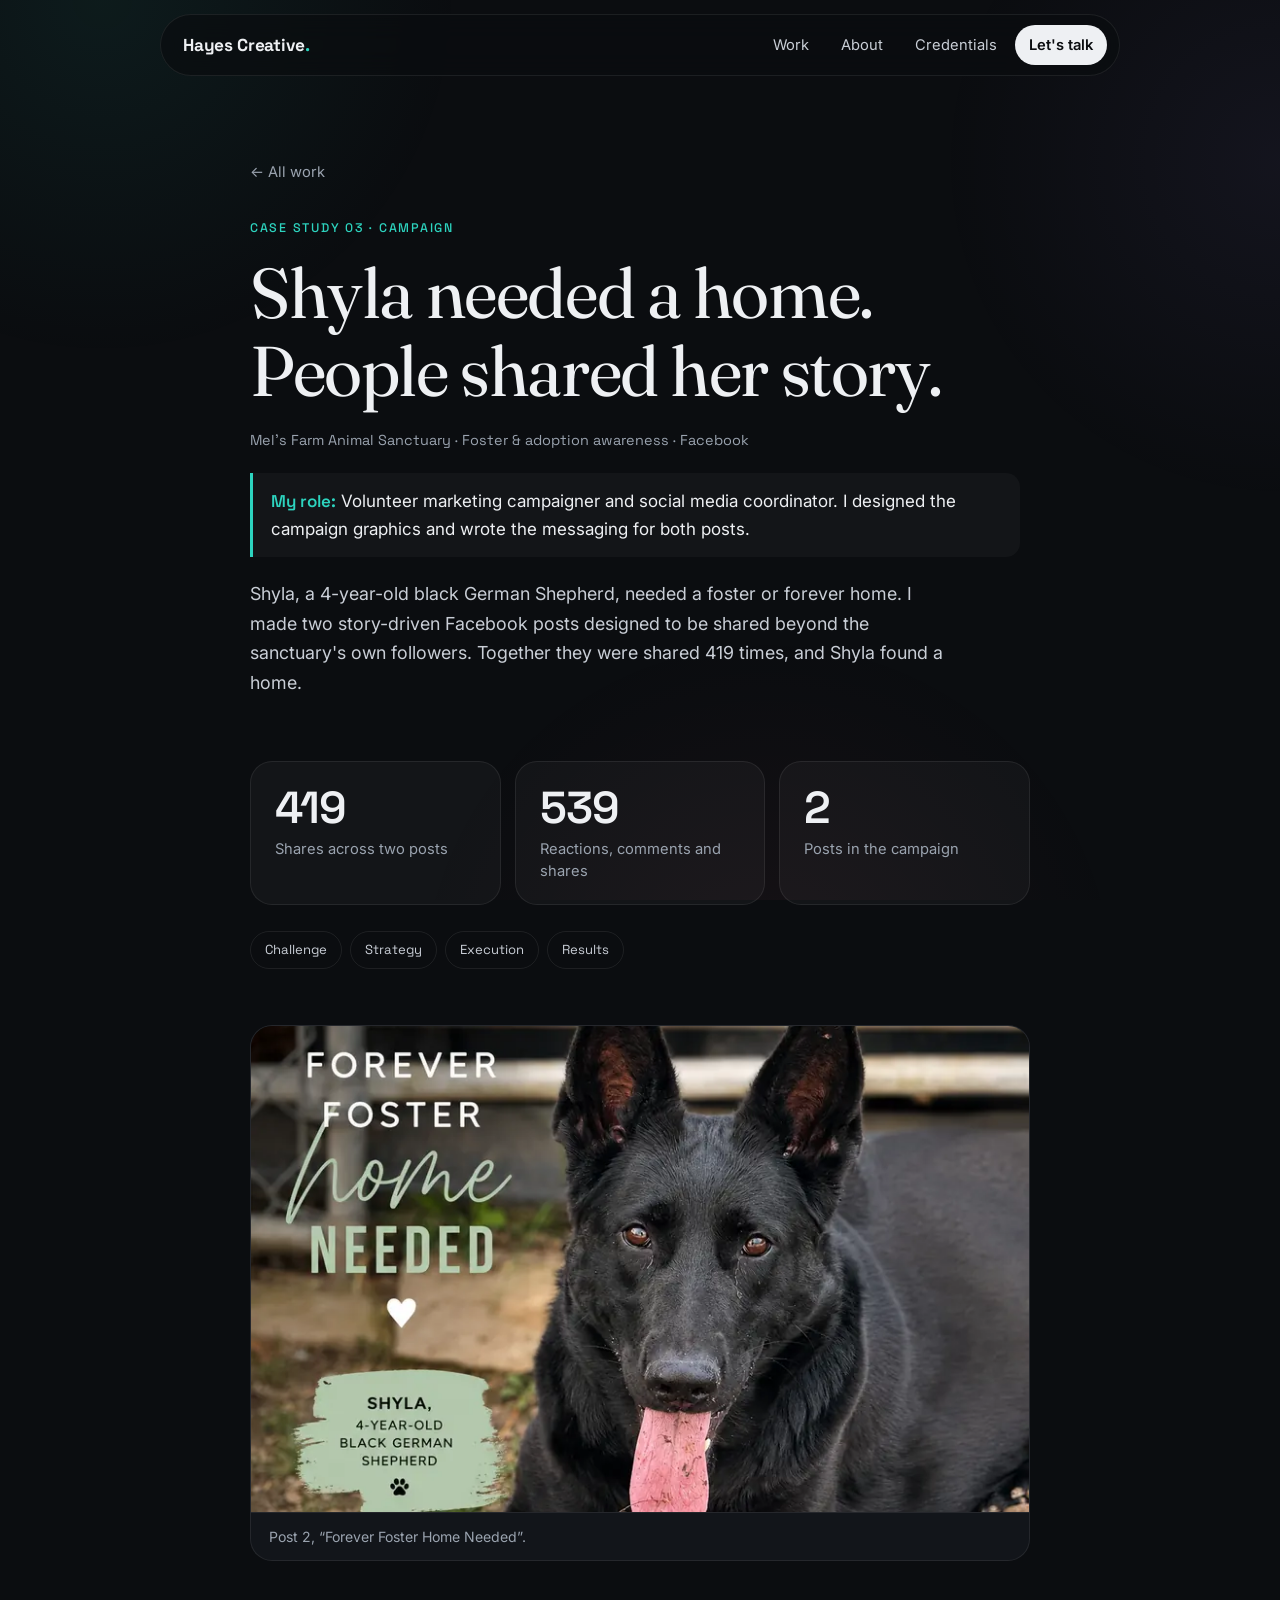
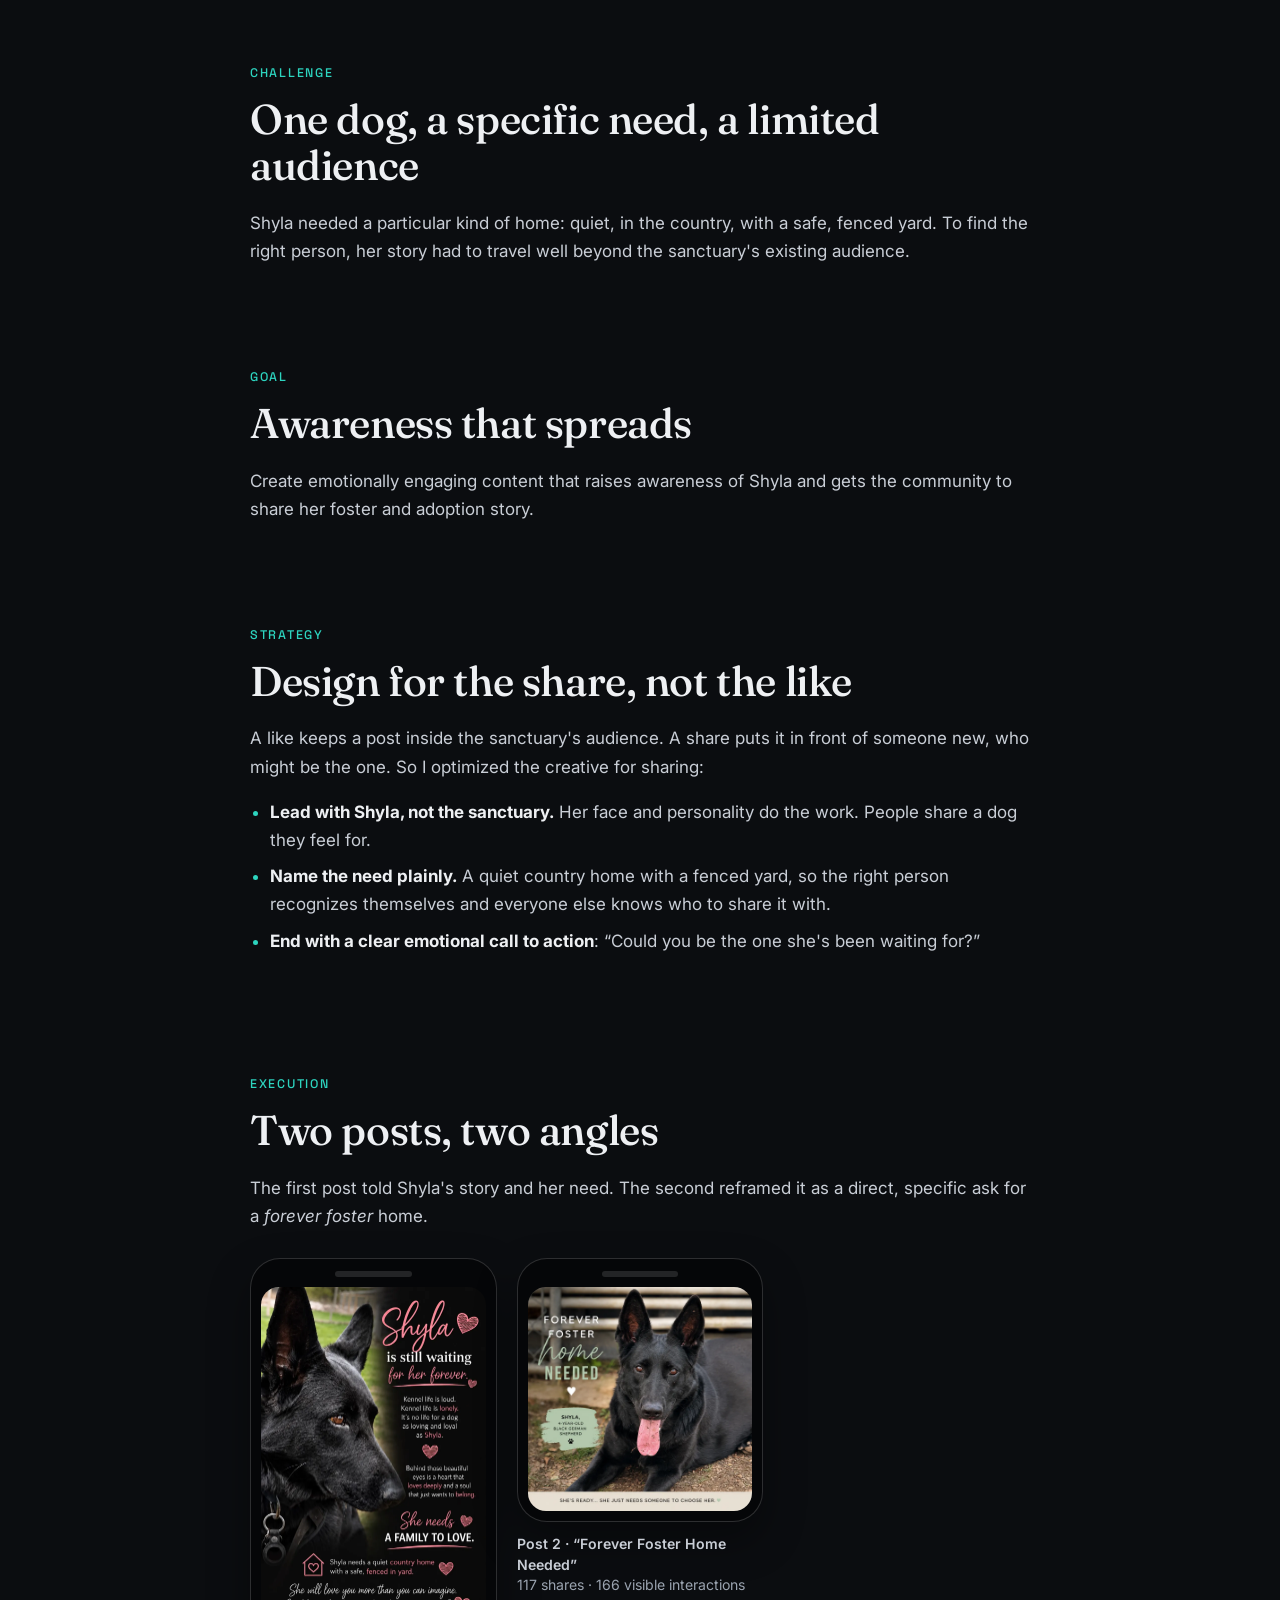
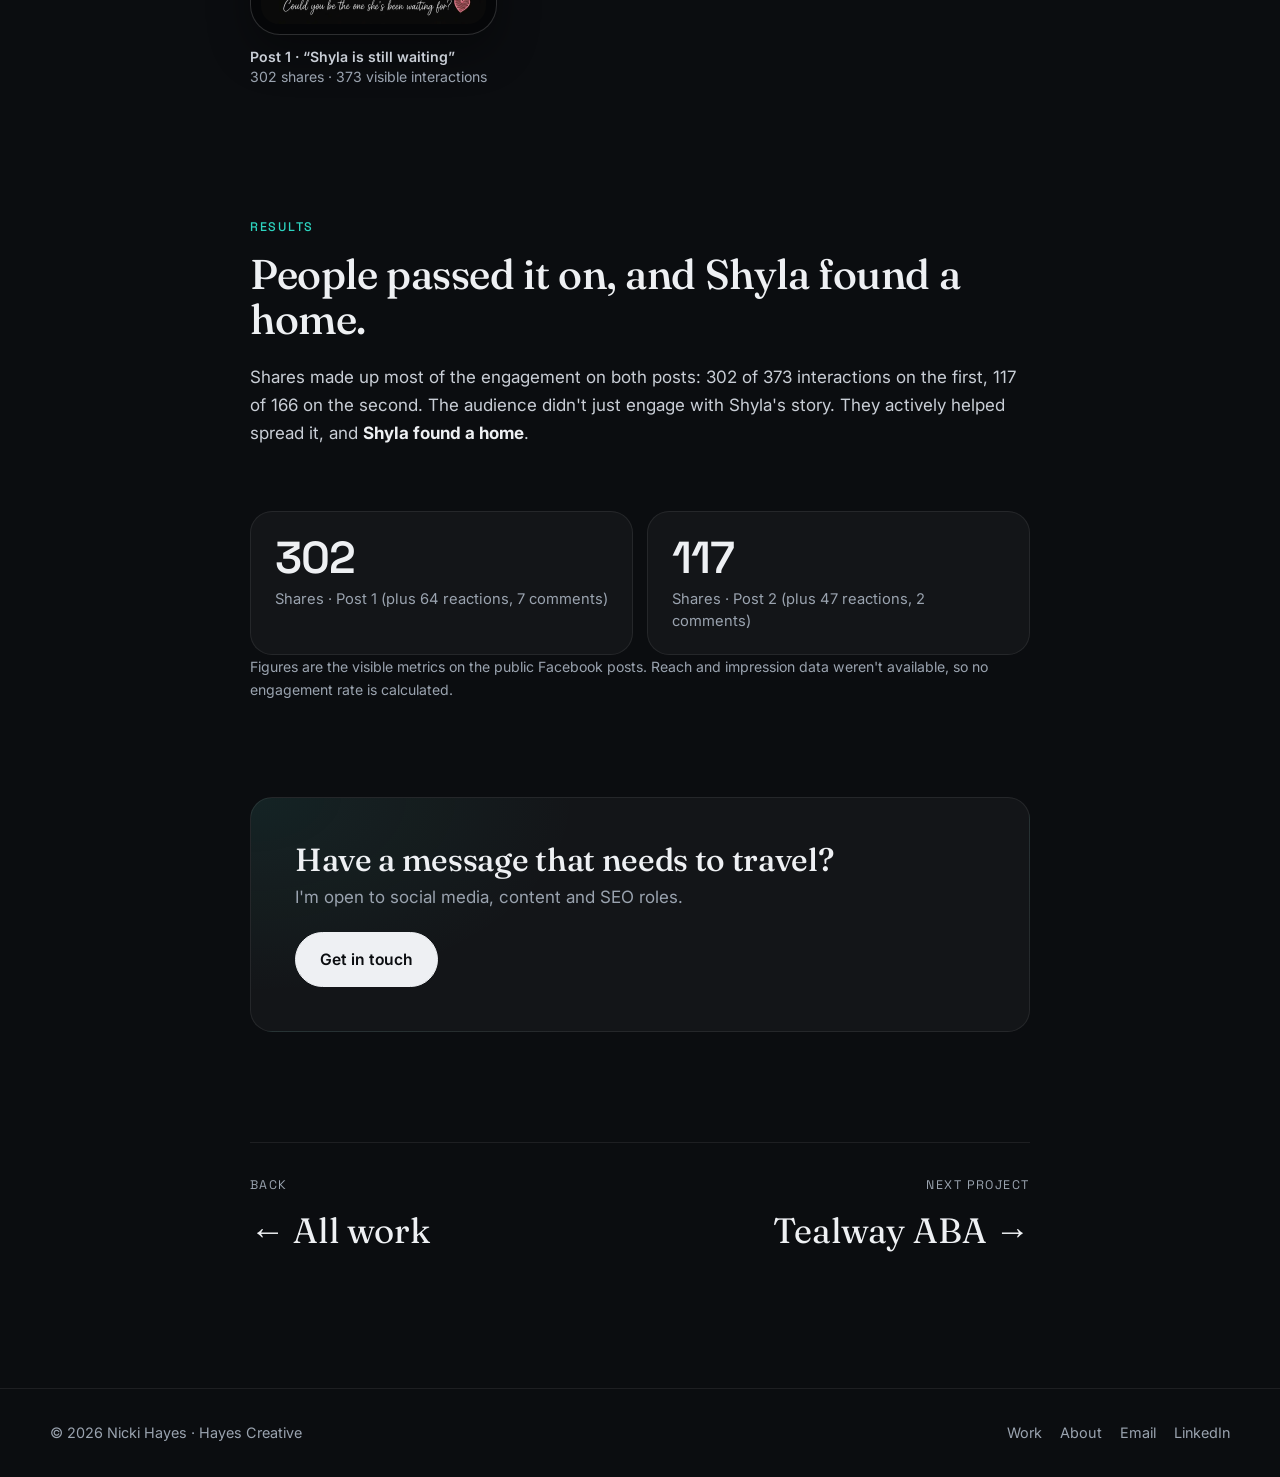
==== commit 9ddf99e5: "Add Shyla's outcome and Tealway engagement dates Co-Authored-By: Claude Opus 5 (1M context) <noreply" ====
--- a/work/animal-shelter.html
+++ b/work/animal-shelter.html
@@ -12,7 +12,7 @@
   <meta property="og:type" content="article">
   <meta property="og:site_name" content="Hayes Creative">
   <meta property="og:title" content="Mel's Farm Animal Sanctuary case study — Nicki Hayes">
-  <meta property="og:description" content="Story-driven adoption creative built to be shared: 419 shares across two Facebook posts.">
+  <meta property="og:description" content="Story-driven adoption creative built to be shared: 419 shares across two Facebook posts, and Shyla found a home.">
   <meta property="og:image" content="https://laird777.github.io/hayes-creative/assets/img/card-shelter.webp">
   <meta property="og:image:width" content="800">
   <meta property="og:image:height" content="500">
@@ -48,7 +48,7 @@
       <h1>Shyla needed a home. People shared her story.</h1>
       <p class="case-meta">Mel's Farm Animal Sanctuary · Foster &amp; adoption awareness · Facebook</p>
       <p class="case-role"><strong>My role:</strong> Volunteer marketing campaigner and social media coordinator. I designed the campaign graphics and wrote the messaging for both posts.</p>
-      <p class="case-summary">Shyla, a 4-year-old black German Shepherd, needed a foster or forever home. I made two story-driven Facebook posts designed to be shared beyond the sanctuary's own followers. Together they were shared 419 times.</p>
+      <p class="case-summary">Shyla, a 4-year-old black German Shepherd, needed a foster or forever home. I made two story-driven Facebook posts designed to be shared beyond the sanctuary's own followers. Together they were shared 419 times, and Shyla found a home.</p>
 
       <div class="stats">
         <div class="stat">
@@ -131,9 +131,9 @@
 
     <section class="case-section reveal" id="results">
       <span class="kicker">Results</span>
-      <h2>People didn't just react. They passed it on.</h2>
+      <h2>People passed it on, and Shyla found a home.</h2>
       <div class="prose">
-        <p>Shares made up most of the engagement on both posts: 302 of 373 interactions on the first, 117 of 166 on the second. The audience didn't just engage with Shyla's story. They actively helped spread it.</p>
+        <p>Shares made up most of the engagement on both posts: 302 of 373 interactions on the first, 117 of 166 on the second. The audience didn't just engage with Shyla's story. They actively helped spread it, and <strong>Shyla found a home</strong>.</p>
       </div>
       <div class="stats">
         <div class="stat">
